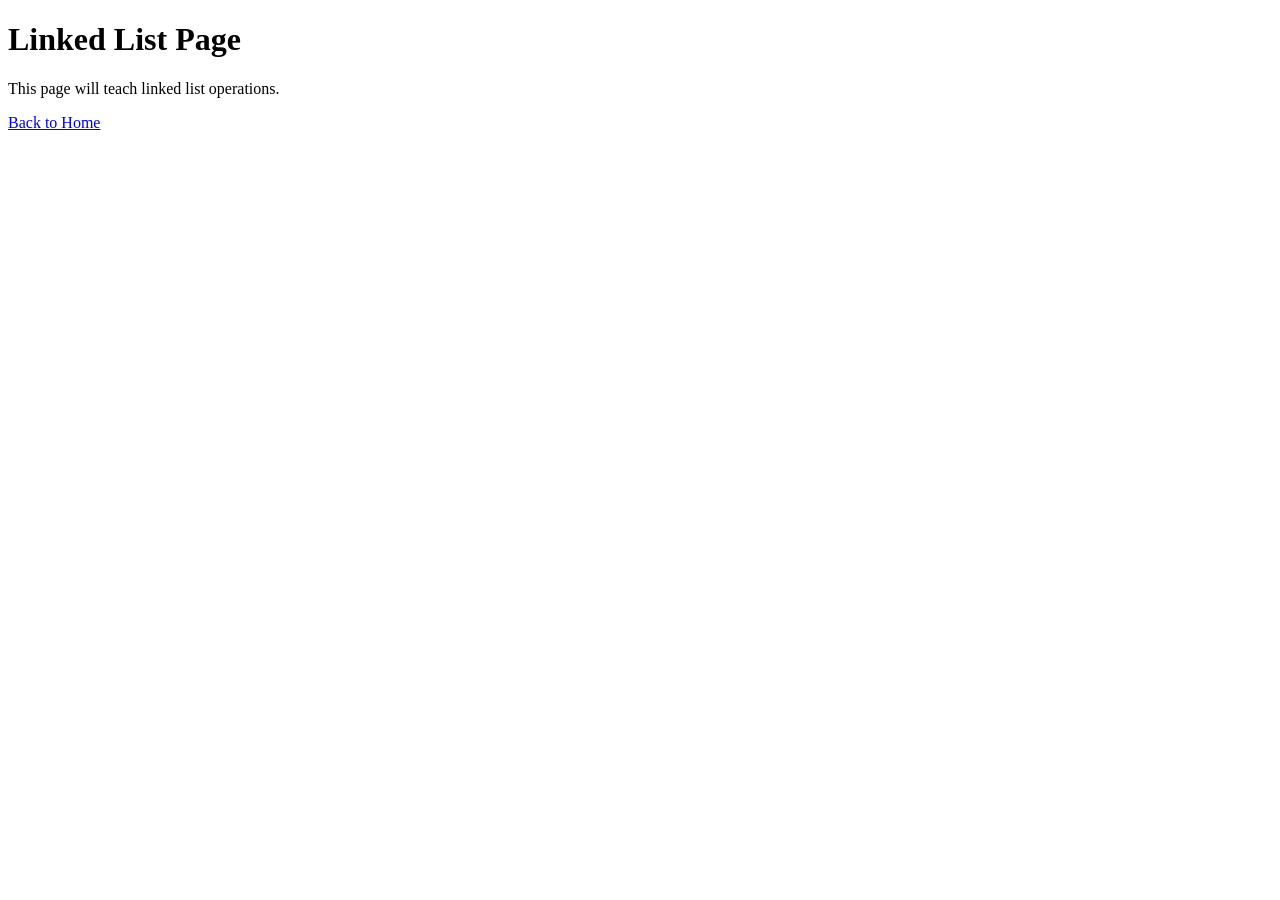
==== pages/linkedlist.html @ 3b21d062 "Added home page and initial project setup" ====
<!DOCTYPE html>
<html lang="en">
<head>
    <meta charset="UTF-8">
    <meta name="viewport" content="width=device-width, initial-scale=1.0">
    <title>Stack - TraceLab</title>
</head>
<body>
    <h1>Linked List Page</h1>
    <p>This page will teach linked list operations.</p>
    <a href="../index.html">Back to Home</a>
</body>
</html>
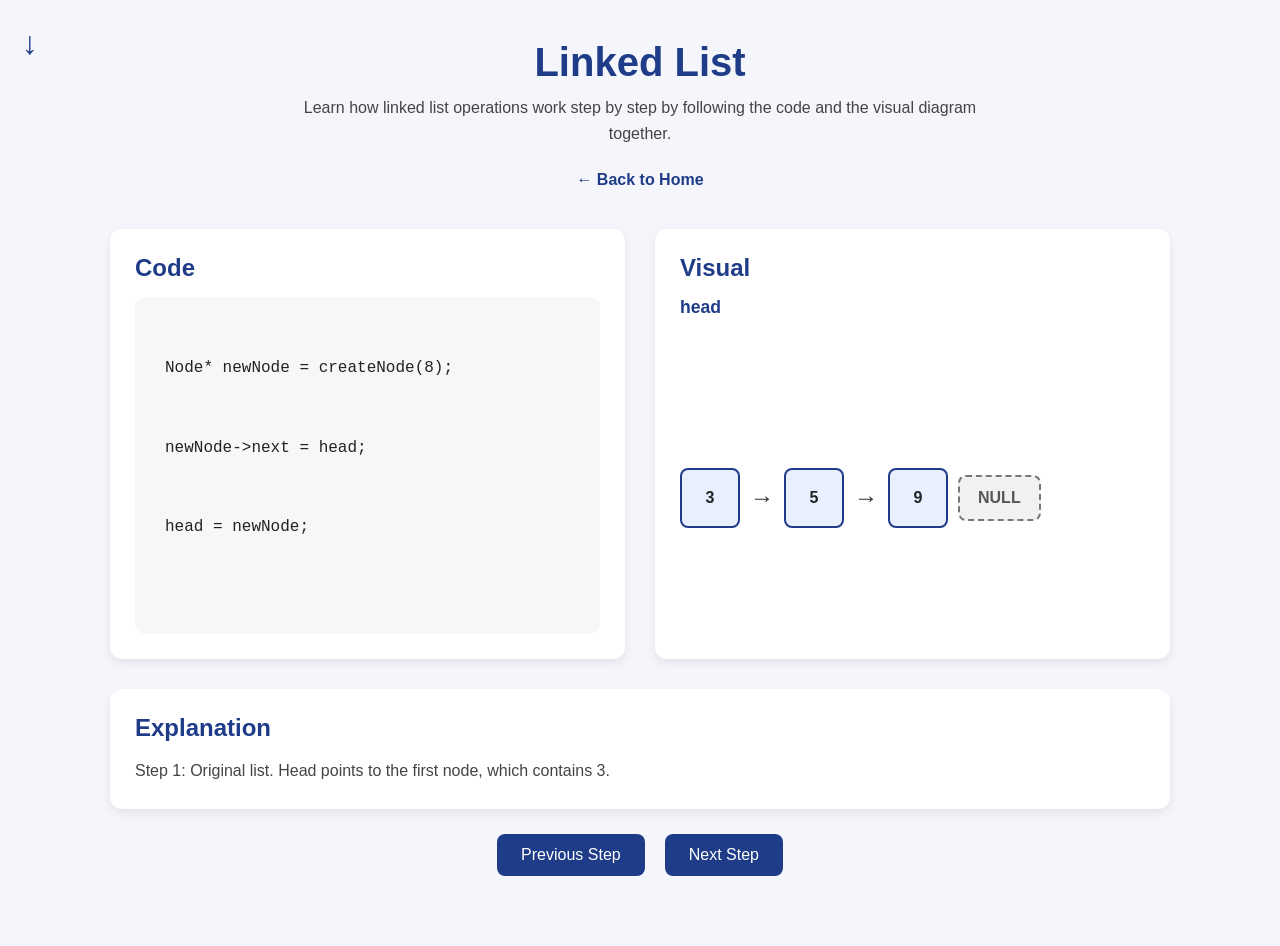
==== commit 38a7c2b6: "Linked list page started" ====
--- a/pages/linkedlist.html
+++ b/pages/linkedlist.html
@@ -3,11 +3,63 @@
 <head>
     <meta charset="UTF-8">
     <meta name="viewport" content="width=device-width, initial-scale=1.0">
-    <title>Stack - TraceLab</title>
+    <title>Linked List - TraceLab</title>
+    <link rel="stylesheet" href="../style.css">
+    <link rel="stylesheet" href="../css/topic.css">
 </head>
 <body>
-    <h1>Linked List Page</h1>
-    <p>This page will teach linked list operations.</p>
-    <a href="../index.html">Back to Home</a>
+    <div class="container">
+        <header class="topic-header">
+            <h1>Linked List</h1>
+            <p>
+                Learn how linked list operations work step by step by following the code
+                and the visual diagram together.
+            </p>
+            <a href="../index.html" class="back-link">← Back to Home</a>
+        </header>
+
+        <main class="learn-layout">
+            <section class="code-panel">
+                <h2>Code</h2>
+                <div class="code-box">
+    <pre><code>
+<div class="code-line" id="line1">Node* newNode = createNode(8);</div>
+<div class="code-line" id="line2">newNode->next = head;</div>
+<div class="code-line" id="line3">head = newNode;</div>
+    </code></pre>
+</div>
+            </section>
+
+            <section class="visual-panel">
+    <h2>Visual</h2>
+
+    <div class="linked-list-visual">
+        <div class="head-row">
+            <div class="pointer-label">head</div>
+            <div class="head-arrow" id="headArrow">↓</div>
+        </div>
+
+        <div class="new-node-area" id="newNodeArea"></div>
+
+        <div class="list-row" id="listRow"></div>
+    </div>
+</section>
+        </main>
+
+        <section class="explanation-panel">
+            <h2>Explanation</h2>
+            <p id="step-text">
+                This example shows insertion at the front of the linked list. A new node
+                is created, it points to the old head, and then head is updated.
+            </p>
+        </section>
+
+        <section class="controls">
+            <button id="prevBtn">Previous Step</button>
+            <button id="nextBtn">Next Step</button>
+        </section>
+    </div>
+
+    <script src="../js/structures/linkedlist.js"></script>
 </body>
 </html>
--- a/style.css
+++ b/style.css
@@ -0,0 +1,82 @@
+* {
+    margin: 0;
+    padding: 0;
+    box-sizing: border-box;
+}
+
+body {
+    font-family: Arial, sans-serif;
+    background-color: #f4f6fb;
+    color: #222;
+}
+
+.container {
+    width: 90%;
+    max-width: 1100px;
+    margin: 0 auto;
+    padding: 40px 20px;
+}
+
+.hero {
+    text-align: center;
+    margin-bottom: 50px;
+}
+
+.hero h1 {
+    font-size: 3rem;
+    margin-bottom: 15px;
+    color: #1f3c88;
+}
+
+.tagline {
+    font-size: 1.3rem;
+    font-weight: bold;
+    margin-bottom: 15px;
+}
+
+.intro {
+    font-size: 1rem;
+    max-width: 700px;
+    margin: 0 auto;
+    line-height: 1.6;
+    color: #444;
+}
+
+.topic-section h2 {
+    text-align: center;
+    margin-bottom: 30px;
+    font-size: 2rem;
+}
+
+.topic-cards {
+    display: flex;
+    justify-content: center;
+    gap: 25px;
+    flex-wrap: wrap;
+}
+
+.card {
+    background-color: white;
+    width: 280px;
+    padding: 25px;
+    border-radius: 12px;
+    text-decoration: none;
+    color: #222;
+    box-shadow: 0 4px 10px rgba(0, 0, 0, 0.08);
+    transition: transform 0.2s, box-shadow 0.2s;
+}
+
+.card h3 {
+    margin-bottom: 10px;
+    color: #1f3c88;
+}
+
+.card p {
+    line-height: 1.5;
+    color: #555;
+}
+
+.card:hover {
+    transform: translateY(-5px);
+    box-shadow: 0 8px 18px rgba(0, 0, 0, 0.12);
+}
--- a/css/topic.css
+++ b/css/topic.css
@@ -0,0 +1,209 @@
+.topic-header {
+    text-align: center;
+    margin-bottom: 40px;
+}
+
+.topic-header h1 {
+    font-size: 2.5rem;
+    margin-bottom: 10px;
+    color: #1f3c88;
+}
+
+.topic-header p {
+    max-width: 700px;
+    margin: 0 auto 15px auto;
+    line-height: 1.6;
+    color: #444;
+}
+
+.back-link {
+    display: inline-block;
+    margin-top: 10px;
+    text-decoration: none;
+    color: #1f3c88;
+    font-weight: bold;
+}
+
+.learn-layout {
+    display: flex;
+    gap: 30px;
+    flex-wrap: wrap;
+    margin-bottom: 30px;
+}
+
+.code-panel,
+.visual-panel {
+    flex: 1;
+    min-width: 300px;
+    background-color: white;
+    padding: 25px;
+    border-radius: 12px;
+    box-shadow: 0 4px 10px rgba(0, 0, 0, 0.08);
+}
+
+.code-panel h2,
+.visual-panel h2,
+.explanation-panel h2 {
+    margin-bottom: 15px;
+    color: #1f3c88;
+}
+
+.code-box {
+    background-color: #f7f7f7;
+    padding: 20px;
+    border-radius: 10px;
+    overflow-x: auto;
+}
+
+.code-box pre {
+    margin: 0;
+    font-family: Consolas, monospace;
+    font-size: 1rem;
+    line-height: 1.8;
+}
+
+.linked-list-visual {
+    display: flex;
+    flex-direction: column;
+    align-items: flex-start;
+    gap: 20px;
+}
+
+.pointer-label {
+    font-weight: bold;
+    color: #1f3c88;
+    font-size: 1.1rem;
+}
+
+.list-row {
+    display: flex;
+    align-items: center;
+    flex-wrap: wrap;
+    gap: 10px;
+}
+
+.node {
+    width: 60px;
+    height: 60px;
+    background-color: #e8f0ff;
+    border: 2px solid #1f3c88;
+    border-radius: 8px;
+    display: flex;
+    align-items: center;
+    justify-content: center;
+    font-weight: bold;
+    position: relative;
+}
+
+.arrow {
+    font-size: 1.5rem;
+    font-weight: bold;
+    color: #333;
+}
+
+.null-box {
+    padding: 12px 18px;
+    background-color: #f1f1f1;
+    border: 2px dashed #777;
+    border-radius: 8px;
+    font-weight: bold;
+    color: #555;
+}
+
+.explanation-panel {
+    background-color: white;
+    padding: 25px;
+    border-radius: 12px;
+    box-shadow: 0 4px 10px rgba(0, 0, 0, 0.08);
+    margin-bottom: 25px;
+}
+
+.explanation-panel p {
+    line-height: 1.7;
+    color: #444;
+}
+
+.controls {
+    display: flex;
+    justify-content: center;
+    gap: 20px;
+    margin-bottom: 30px;
+}
+
+.controls button {
+    padding: 12px 24px;
+    border: none;
+    border-radius: 8px;
+    background-color: #1f3c88;
+    color: white;
+    font-size: 1rem;
+    cursor: pointer;
+}
+
+.controls button:hover {
+    background-color: #16306d;
+}
+
+.code-line {
+    padding: 8px 10px;
+    border-radius: 6px;
+    margin-bottom: 6px;
+    transition: background-color 0.3s, transform 0.2s;
+}
+
+.code-line.active-line {
+    background-color: #ffe08a;
+    font-weight: bold;
+    transform: scale(1.02);
+}
+
+.head-row {
+    display: flex;
+    align-items: center;
+    gap: 18px;
+    margin-bottom: 10px;
+}
+
+.pointer-label {
+    font-weight: bold;
+    color: #1f3c88;
+    font-size: 1.1rem;
+    min-width: 50px;
+}
+
+.head-arrow {
+    font-size: 2rem;
+    font-weight: bold;
+    color: #1f3c88;
+    transition: transform 0.3s ease;
+}
+
+.new-node-area {
+    min-height: 80px;
+    margin-bottom: 20px;
+    display: flex;
+    align-items: center;
+    gap: 10px;
+}
+
+.floating-node-label {
+    font-weight: bold;
+    color: #1f3c88;
+}
+
+.floating-link {
+    font-size: 1.5rem;
+    font-weight: bold;
+    color: #333;
+}
+
+.head-arrow {
+    font-size: 2rem;
+    font-weight: bold;
+    color: #1f3c88;
+    position: absolute;
+    top: 25px; /* adjust if needed */
+
+    transform: translateX(-50%);
+    transition: left 0.4s ease;
+}
